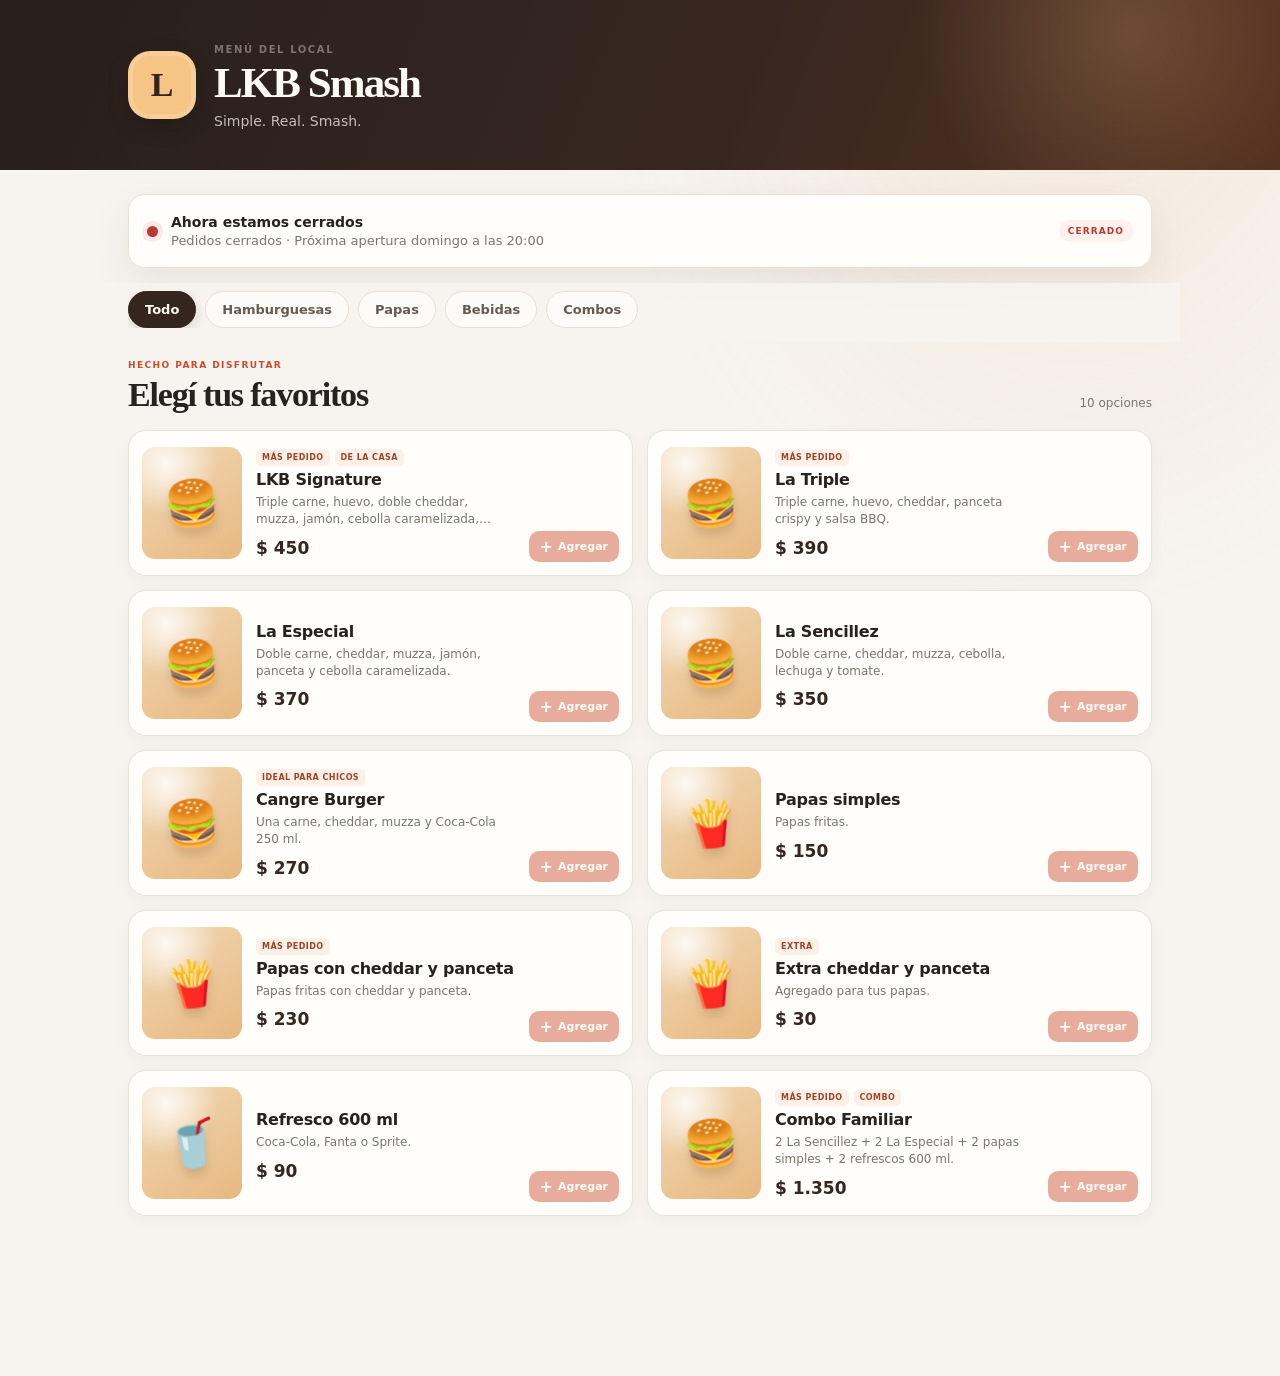
==== index.html @ b6636d9a "primer commit" ====
<!DOCTYPE html>
<html lang="es">
<head>
  <meta charset="UTF-8">
  <meta name="viewport" content="width=device-width, initial-scale=1.0">
  <meta name="description" content="Explorá el menú, elegí tus favoritos y hacé tu pedido por WhatsApp.">
  <meta name="theme-color" content="#f7f4ef">
  <title>Menú digital · LKB Smash</title>
  <link rel="stylesheet" href="./css/styles.css">
</head>
<body>
  <div id="app">
    <header id="restaurant-header" aria-label="Información del local"></header>

    <main class="page-shell">
      <section id="restaurant-status" aria-live="polite"></section>
      <section id="categories"></section>
      <section id="menu" aria-label="Menú del local"></section>
    </main>

    <div id="cart-bar" class="cart-bar hidden"></div>
    <div id="cart-drawer" class="drawer hidden" aria-hidden="true"></div>
    <div id="product-modal" class="modal hidden" aria-hidden="true"></div>
  </div>

  <script type="module" src="./js/app.js"></script>
</body>
</html>
---- css/styles.css ----
/* Estilos base y componentes del menú digital. */

:root {
  font-family: Inter, system-ui, -apple-system, BlinkMacSystemFont, "Segoe UI", sans-serif;
  color: #171717;
  background: #f5f5f5;
  --surface: #ffffff;
  --border: #e5e5e5;
  --muted: #707070;
  --accent: #111111;
  --success: #178447;
  --danger: #c93636;
}

* {
  box-sizing: border-box;
}

body {
  margin: 0;
  background: #f5f5f5;
}

button,
input,
textarea {
  font: inherit;
}

button {
  cursor: pointer;
}

button:disabled {
  cursor: not-allowed;
  opacity: .45;
}

#app {
  min-height: 100vh;
}

.header-inner,
main {
  width: min(760px, 100%);
  margin: 0 auto;
  padding-inline: 16px;
}

header {
  background: var(--surface);
  border-bottom: 1px solid var(--border);
}

.header-inner {
  padding-block: 20px;
}

.header-inner strong,
.header-inner span {
  display: block;
}

.header-inner strong {
  font-size: 24px;
}

.header-inner span {
  color: var(--muted);
  margin-top: 3px;
}

.status {
  display: flex;
  gap: 10px;
  align-items: center;
  margin-block: 16px;
  padding: 12px;
  border-radius: 12px;
  background: var(--surface);
  border: 1px solid var(--border);
}

.status-dot {
  width: 10px;
  height: 10px;
  border-radius: 50%;
  background: var(--danger);
}

.status.is-open .status-dot {
  background: var(--success);
}

.status p {
  margin: 3px 0 0;
  color: var(--muted);
  font-size: 14px;
}

.categories {
  display: flex;
  gap: 8px;
  overflow-x: auto;
  padding-block: 4px 16px;
}

.categories button {
  border: 1px solid var(--border);
  background: var(--surface);
  border-radius: 999px;
  padding: 9px 15px;
  white-space: nowrap;
}

.categories button.active {
  background: var(--accent);
  color: white;
  border-color: var(--accent);
}

.menu-list {
  display: grid;
  gap: 10px;
  padding-bottom: 110px;
}

.product-card {
  background: var(--surface);
  border: 1px solid var(--border);
  border-radius: 14px;
  padding: 16px;
  display: flex;
  justify-content: space-between;
  gap: 16px;
}

.product-info {
  min-width: 0;
}

.product-info h2 {
  margin: 5px 0;
  font-size: 18px;
}

.product-info p {
  margin: 0 0 10px;
  color: var(--muted);
  font-size: 14px;
  line-height: 1.4;
}

.product-info strong {
  font-size: 17px;
}

.tags {
  display: flex;
  gap: 5px;
}

.tags span {
  font-size: 11px;
  padding: 3px 7px;
  border-radius: 999px;
  background: #eee;
}

.add-button,
.primary-button {
  border: 0;
  background: var(--accent);
  color: white;
  border-radius: 9px;
  padding: 9px 13px;
  align-self: end;
  white-space: nowrap;
}

.primary-button {
  width: 100%;
  padding: 13px;
  margin-top: 15px;
}

.cart-bar {
  position: fixed;
  left: 50%;
  bottom: 14px;
  transform: translateX(-50%);
  width: min(728px, calc(100% - 28px));
  z-index: 20;
}

.cart-bar button {
  width: 100%;
  border: 0;
  border-radius: 14px;
  background: var(--accent);
  color: white;
  padding: 15px;
  display: flex;
  align-items: center;
  justify-content: space-between;
  gap: 10px;
}

.drawer,
.modal {
  position: fixed;
  inset: 0;
  z-index: 50;
}

.drawer-backdrop,
.modal-backdrop {
  position: absolute;
  inset: 0;
  background: rgba(0, 0, 0, .45);
}

.drawer-content {
  position: absolute;
  right: 0;
  top: 0;
  height: 100%;
  width: min(480px, 100%);
  background: var(--surface);
  padding: 24px 18px;
  overflow-y: auto;
}

.modal-content {
  position: relative;
  width: min(520px, calc(100% - 28px));
  max-height: 90vh;
  overflow-y: auto;
  margin: 5vh auto;
  background: var(--surface);
  border-radius: 16px;
  padding: 22px;
}

.modal-close {
  border: 0;
  background: transparent;
  font-size: 26px;
  float: right;
}

fieldset {
  border: 1px solid var(--border);
  border-radius: 10px;
  margin-top: 16px;
  padding: 12px;
}

fieldset label {
  display: block;
  padding: 8px 0;
}

.cart-item {
  border-bottom: 1px solid var(--border);
  padding: 14px 0;
}

.cart-item > div:first-child {
  display: grid;
  gap: 4px;
}

.cart-item small,
.cart-item span {
  color: var(--muted);
}

.quantity {
  display: flex;
  align-items: center;
  gap: 10px;
  margin-top: 10px;
}

.quantity button {
  width: 30px;
  height: 30px;
  border: 1px solid var(--border);
  background: white;
  border-radius: 7px;
}

.remove {
  border: 0;
  background: transparent;
  color: var(--danger);
  padding: 5px 0;
  margin-top: 5px;
}

.cart-total {
  display: flex;
  justify-content: space-between;
  font-size: 19px;
  padding-block: 18px;
}

#order-extra-fields {
  display: grid;
  gap: 12px;
}

#order-extra-fields label {
  display: grid;
  gap: 5px;
}

#order-extra-fields input,
#order-extra-fields textarea {
  width: 100%;
  border: 1px solid var(--border);
  border-radius: 8px;
  padding: 10px;
}

#order-extra-fields textarea {
  min-height: 80px;
  resize: vertical;
}

.helper {
  color: var(--muted);
}

.hidden {
  display: none !important;
}

/* Brand and layout */
:root {
  color-scheme: light;
  font-family: Inter, ui-sans-serif, system-ui, -apple-system, BlinkMacSystemFont, "Segoe UI", sans-serif;
  color: #25221f;
  background: #f7f4ef;
  --surface: #fffefa;
  --surface-soft: #f0ebe3;
  --border: #e9e2d8;
  --muted: #7b756d;
  --accent: #c94b2b;
  --accent-dark: #a5361b;
  --success: #2e7b4f;
  --danger: #b83a32;
  --shadow-soft: 0 16px 40px rgba(53, 38, 25, .08);
}

html {
  scroll-behavior: smooth;
}

body {
  min-width: 320px;
  background:
    radial-gradient(ellipse at 84% 0%, rgba(221, 151, 94, .13), transparent 30rem),
    #f7f4ef;
  color: #25221f;
}

button,
input,
textarea {
  font: inherit;
}

button {
  transition: background-color .18s ease, border-color .18s ease, color .18s ease, transform .18s ease, box-shadow .18s ease;
}

button:focus-visible,
input:focus-visible,
textarea:focus-visible {
  outline: 3px solid rgba(201, 75, 43, .3);
  outline-offset: 3px;
}

#app {
  min-height: 100vh;
}

header {
  overflow: hidden;
  color: #fffaf4;
  background:
    radial-gradient(circle at 88% 18%, rgba(255, 199, 137, .2), transparent 13rem),
    linear-gradient(112deg, #261f1c 0%, #382720 58%, #53301f 100%);
  border: 0;
}

.header-inner,
main {
  width: min(1080px, 100%);
  margin-inline: auto;
  padding-inline: 28px;
}

.header-inner {
  display: flex;
  align-items: center;
  gap: 18px;
  min-height: 170px;
  padding-block: 32px;
}

.brand-mark {
  display: grid;
  flex: 0 0 68px;
  width: 68px;
  height: 68px;
  place-items: center;
  color: #35251d;
  background: #f6c484;
  border: 5px solid rgba(255, 250, 244, .16);
  border-radius: 22px;
  box-shadow: 0 8px 22px rgba(0, 0, 0, .16);
  font-family: Georgia, serif;
  font-size: 34px;
  font-weight: 800;
}

.brand-copy {
  min-width: 0;
}

.brand-eyebrow,
.section-eyebrow {
  display: block;
  font-size: 10px;
  font-weight: 800;
  letter-spacing: .16em;
}

.brand-eyebrow {
  margin-bottom: 5px;
  color: #e7bb8b;
}

.brand-copy h1 {
  margin: 0;
  font-family: Georgia, "Times New Roman", serif;
  font-size: clamp(30px, 5vw, 43px);
  letter-spacing: -.045em;
  line-height: 1.05;
}

.brand-copy p {
  margin: 7px 0 0;
  color: rgba(255, 250, 244, .72);
  font-size: 14px;
}

main {
  padding-bottom: 48px;
}

/* Opening status and category navigation */
.status {
  position: relative;
  display: flex;
  align-items: center;
  gap: 13px;
  min-height: 74px;
  margin: 24px 0 15px;
  padding: 15px 18px;
  background: var(--surface);
  border: 1px solid var(--border);
  border-radius: 16px;
  box-shadow: var(--shadow-soft);
}

.status-dot {
  position: relative;
  flex: 0 0 11px;
  width: 11px;
  height: 11px;
  background: var(--danger);
  border-radius: 50%;
  box-shadow: 0 0 0 5px rgba(184, 58, 50, .1);
}

.status.is-open .status-dot {
  background: var(--success);
  box-shadow: 0 0 0 5px rgba(46, 123, 79, .1);
}

.status strong {
  display: block;
  font-size: 14px;
  font-weight: 750;
}

.status p {
  margin: 3px 0 0;
  color: var(--muted);
  font-size: 13px;
}

.status-note {
  margin-left: auto;
  padding: 6px 9px;
  color: var(--danger);
  background: #fff1ed;
  border-radius: 999px;
  font-size: 9px;
  font-weight: 850;
  letter-spacing: .12em;
}

.status.is-open .status-note {
  color: var(--success);
  background: #edf7ef;
}

#categories {
  position: sticky;
  top: 0;
  z-index: 10;
  margin-inline: -28px;
  padding: 8px 28px 14px;
  background: rgba(247, 244, 239, .92);
  backdrop-filter: blur(14px);
}

.categories {
  gap: 9px;
  padding: 0;
  scrollbar-width: none;
}

.categories::-webkit-scrollbar {
  display: none;
}

.categories button {
  padding: 10px 16px;
  color: #635c54;
  background: rgba(255, 254, 250, .74);
  border: 1px solid #e7dfd4;
  border-radius: 999px;
  font-size: 13px;
  font-weight: 650;
}

.categories button:hover {
  color: var(--accent-dark);
  border-color: #d7a18d;
}

.categories button.active {
  color: #fffaf4;
  background: #34251f;
  border-color: #34251f;
  box-shadow: 0 5px 12px rgba(52, 37, 31, .15);
}

/* Menu and product cards */
.menu-heading {
  display: flex;
  align-items: end;
  justify-content: space-between;
  gap: 16px;
  padding: 18px 0 17px;
}

.section-eyebrow {
  color: var(--accent);
  font-size: 9px;
}

.menu-heading h2 {
  margin: 6px 0 0;
  font-family: Georgia, "Times New Roman", serif;
  font-size: clamp(26px, 4vw, 34px);
  letter-spacing: -.035em;
  line-height: 1.1;
}

.menu-count {
  padding-bottom: 3px;
  color: var(--muted);
  font-size: 12px;
  white-space: nowrap;
}

.menu-list {
  display: grid;
  grid-template-columns: repeat(2, minmax(0, 1fr));
  gap: 14px;
  padding-bottom: 112px;
}

.product-card {
  position: relative;
  display: grid;
  grid-template-columns: 100px minmax(0, 1fr) auto;
  align-items: center;
  gap: 14px;
  min-height: 146px;
  padding: 13px;
  overflow: hidden;
  background: var(--surface);
  border: 1px solid var(--border);
  border-radius: 18px;
  box-shadow: 0 5px 17px rgba(53, 38, 25, .035);
}

.product-card:hover {
  border-color: #dcc5ae;
  box-shadow: 0 12px 25px rgba(53, 38, 25, .08);
  transform: translateY(-2px);
}

.product-visual {
  display: grid;
  width: 100px;
  height: 112px;
  overflow: hidden;
  place-items: center;
  background:
    radial-gradient(circle at 25% 15%, rgba(255, 255, 255, .85), transparent 42%),
    linear-gradient(145deg, #f2d9b7, #e7b880);
  border-radius: 13px;
}

.product-visual span {
  filter: drop-shadow(0 7px 5px rgba(74, 42, 20, .16));
  font-size: 45px;
  transform: rotate(-7deg);
}

.product-visual img {
  width: 100%;
  height: 100%;
  object-fit: cover;
}

.product-info {
  min-width: 0;
}

.tags {
  gap: 5px;
  min-height: 17px;
}

.tags span {
  padding: 4px 6px;
  color: #9b442c;
  background: #fff0e7;
  border-radius: 5px;
  font-size: 8px;
  font-weight: 800;
  letter-spacing: .055em;
}

.product-info h2 {
  margin: 4px 0 5px;
  overflow: hidden;
  font-size: 16px;
  font-weight: 750;
  letter-spacing: -.015em;
  text-overflow: ellipsis;
}

.product-info p {
  display: -webkit-box;
  margin: 0 0 9px;
  overflow: hidden;
  color: var(--muted);
  font-size: 12px;
  line-height: 1.45;
  -webkit-box-orient: vertical;
  -webkit-line-clamp: 2;
}

.product-price {
  color: #352720;
  font-size: 16px;
  font-weight: 800;
}

.add-button,
.primary-button {
  border: 0;
  background: var(--accent);
  color: #fffaf4;
  border-radius: 10px;
  font-weight: 750;
}

.add-button {
  display: inline-flex;
  align-items: center;
  gap: 5px;
  align-self: end;
  padding: 9px 11px;
  font-size: 11px;
  white-space: nowrap;
}

.add-button span:first-child {
  font-size: 16px;
  line-height: 12px;
}

.add-button:not(:disabled):hover,
.primary-button:not(:disabled):hover {
  background: var(--accent-dark);
  box-shadow: 0 6px 14px rgba(169, 54, 27, .2);
  transform: translateY(-1px);
}

/* Cart, product configuration and order forms */
.cart-bar {
  bottom: max(16px, env(safe-area-inset-bottom));
  width: min(700px, calc(100% - 32px));
}

.cart-bar button {
  min-height: 60px;
  padding: 12px 18px;
  background: #30231e;
  border: 1px solid rgba(255, 255, 255, .1);
  border-radius: 17px;
  box-shadow: 0 14px 35px rgba(35, 25, 20, .28);
  font-size: 13px;
}

.cart-bar button strong {
  margin-left: auto;
  color: #f6c484;
  font-size: 16px;
}

.cart-bar button span:last-child {
  padding-left: 14px;
  border-left: 1px solid rgba(255, 255, 255, .2);
  font-weight: 700;
}

.drawer-backdrop,
.modal-backdrop {
  background: rgba(31, 24, 21, .55);
  backdrop-filter: blur(3px);
}

.drawer-content {
  width: min(480px, 100%);
  padding: max(26px, env(safe-area-inset-top)) 24px max(24px, env(safe-area-inset-bottom));
  background: #fffefa;
  box-shadow: -20px 0 60px rgba(31, 24, 21, .16);
}

.drawer-content h2,
.modal-content h2 {
  margin: 12px 0 8px;
  font-family: Georgia, "Times New Roman", serif;
  font-size: 29px;
  letter-spacing: -.03em;
}

.modal-content {
  padding: 25px;
  background: #fffefa;
  border: 1px solid rgba(255, 255, 255, .7);
  border-radius: 20px;
  box-shadow: 0 24px 75px rgba(31, 24, 21, .22);
}

.modal-content > p {
  color: var(--muted);
  line-height: 1.55;
}

.modal-close {
  width: 38px;
  height: 38px;
  color: #655b53;
  background: #f4eee7;
  border: 0;
  border-radius: 50%;
  font-size: 23px;
  line-height: 1;
}

fieldset {
  border-color: var(--border);
  border-radius: 12px;
}

fieldset legend {
  padding-inline: 5px;
  font-size: 13px;
  font-weight: 750;
}

fieldset label {
  color: #514a43;
  font-size: 13px;
}

input[type="radio"],
input[type="checkbox"] {
  accent-color: var(--accent);
}

.primary-button {
  min-height: 48px;
  padding: 13px 16px;
  font-size: 14px;
}

.cart-item {
  padding: 16px 0;
  border-color: var(--border);
}

.cart-item strong {
  font-size: 14px;
}

.cart-item small,
.cart-item span {
  color: var(--muted);
  font-size: 12px;
}

.quantity {
  gap: 10px;
}

.quantity button {
  width: 34px;
  height: 34px;
  color: #382820;
  background: #f6f0e9;
  border: 1px solid #e9dfd4;
  border-radius: 10px;
  font-weight: 750;
}

.remove {
  color: var(--danger);
  font-size: 12px;
}

.cart-total {
  border-top: 1px solid var(--border);
  font-size: 17px;
}

.cart-total strong {
  font-size: 21px;
}

#order-extra-fields {
  gap: 14px;
}

#order-extra-fields label {
  color: #514a43;
  font-size: 13px;
  font-weight: 650;
}

#order-extra-fields input,
#order-extra-fields textarea {
  padding: 12px;
  color: #25221f;
  background: #fff;
  border-color: #e5ddd3;
  border-radius: 10px;
  font-size: 14px;
}

#order-extra-fields textarea {
  min-height: 88px;
}

.helper {
  color: var(--muted);
  font-size: 13px;
}

@media (max-width: 760px) {
  .menu-list {
    grid-template-columns: 1fr;
  }
}

@media (max-width: 560px) {
  .header-inner,
  main {
    padding-inline: 18px;
  }

  .header-inner {
    min-height: 138px;
    gap: 13px;
    padding-block: 23px;
  }

  .brand-mark {
    flex-basis: 56px;
    width: 56px;
    height: 56px;
    border-radius: 18px;
    font-size: 28px;
  }

  .brand-copy h1 {
    font-size: 32px;
  }

  .brand-copy p {
    font-size: 12px;
  }

  .status {
    margin-top: 17px;
    padding: 13px;
  }

  .status p {
    max-width: 230px;
    font-size: 11px;
  }

  .status-note {
    padding: 5px 7px;
    font-size: 8px;
  }

  #categories {
    margin-inline: -18px;
    padding: 8px 18px 12px;
  }

  .categories {
    gap: 7px;
  }

  .categories button {
    padding: 9px 13px;
    font-size: 12px;
  }

  .menu-heading {
    padding-top: 15px;
  }

  .menu-heading h2 {
    font-size: 27px;
  }

  .product-card {
    grid-template-columns: 78px minmax(0, 1fr) 36px;
    gap: 11px;
    min-height: 120px;
    padding: 10px;
    border-radius: 15px;
  }

  .product-visual {
    width: 78px;
    height: 94px;
    border-radius: 11px;
  }

  .product-visual span {
    font-size: 35px;
  }

  .product-info h2 {
    font-size: 14px;
  }

  .product-info p {
    margin-bottom: 6px;
    font-size: 11px;
  }

  .product-price {
    font-size: 14px;
  }

  .add-button {
    width: 36px;
    height: 36px;
    align-self: center;
    justify-content: center;
    padding: 0;
    border-radius: 12px;
  }

  .add-button span:first-child {
    font-size: 21px;
    line-height: 1;
  }

  .add-button span:last-child {
    display: none;
  }

  .modal-content {
    margin-top: 4vh;
    padding: 21px;
  }
}

@media (prefers-reduced-motion: reduce) {
  html {
    scroll-behavior: auto;
  }

  *,
  *::before,
  *::after {
    transition-duration: .01ms !important;
    animation-duration: .01ms !important;
    animation-iteration-count: 1 !important;
  }
}
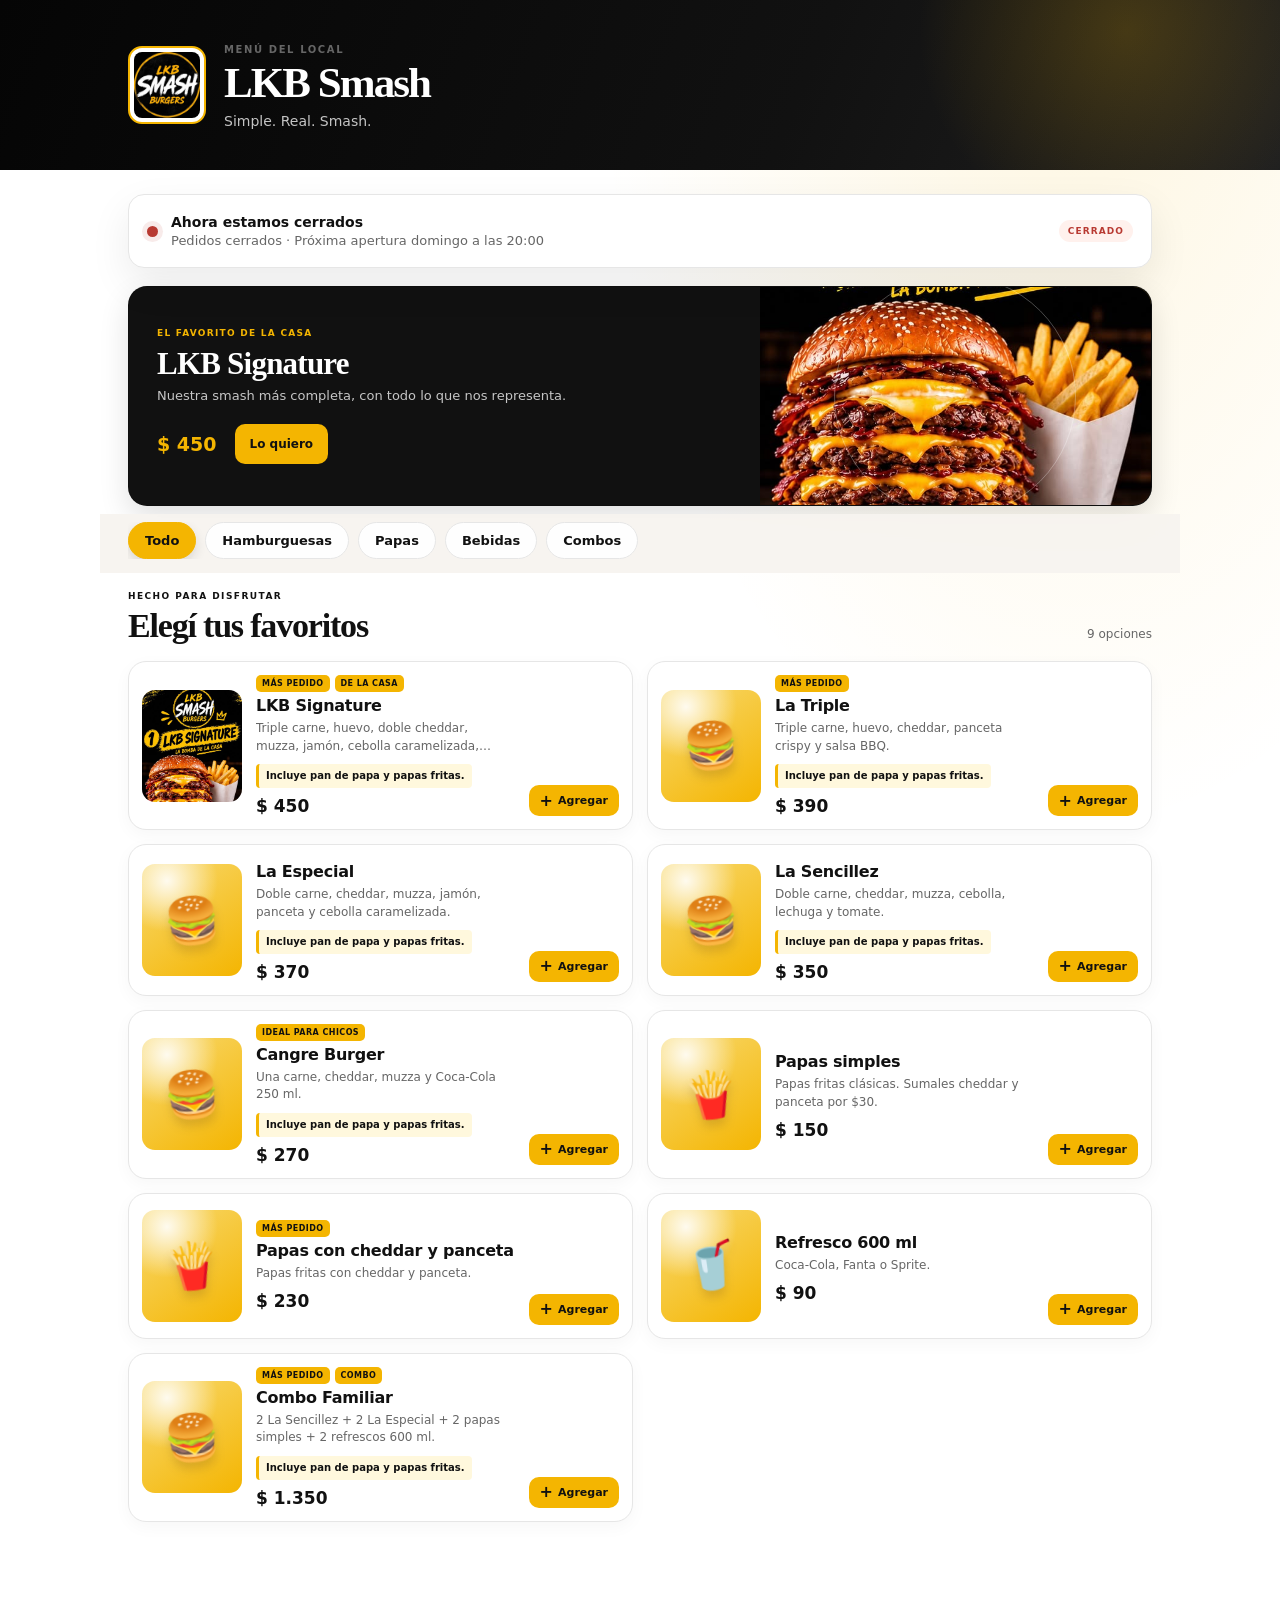
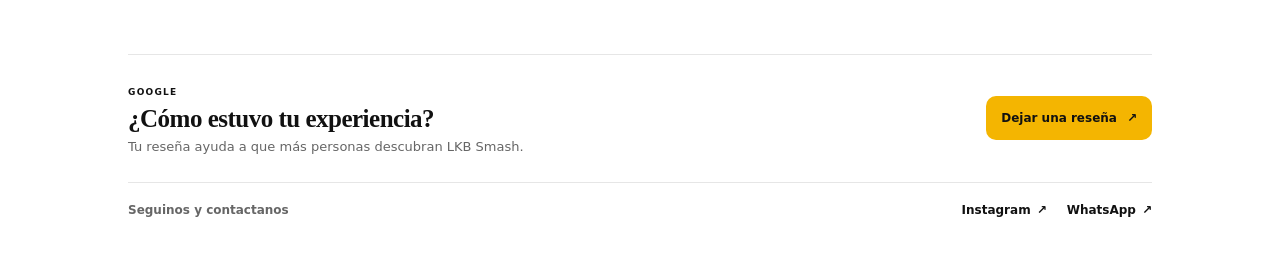
==== commit f2f2f593: "Personalizacion, pedidos por whasapp, redes visibles" ====
--- a/index.html
+++ b/index.html
@@ -4,7 +4,7 @@
   <meta charset="UTF-8">
   <meta name="viewport" content="width=device-width, initial-scale=1.0">
   <meta name="description" content="Explorá el menú, elegí tus favoritos y hacé tu pedido por WhatsApp.">
-  <meta name="theme-color" content="#f7f4ef">
+  <meta name="theme-color" content="#f4b501">
   <title>Menú digital · LKB Smash</title>
   <link rel="stylesheet" href="./css/styles.css">
 </head>
@@ -14,8 +14,11 @@
 
     <main class="page-shell">
       <section id="restaurant-status" aria-live="polite"></section>
+      <section id="featured-product" aria-label="Producto destacado"></section>
       <section id="categories"></section>
       <section id="menu" aria-label="Menú del local"></section>
+      <section id="google-reviews" aria-label="Dejá una reseña en Google"></section>
+      <section id="social-links" aria-label="Redes sociales y contacto"></section>
     </main>
 
     <div id="cart-bar" class="cart-bar hidden"></div>
--- a/css/styles.css
+++ b/css/styles.css
@@ -2,12 +2,12 @@
 
 :root {
   font-family: Inter, system-ui, -apple-system, BlinkMacSystemFont, "Segoe UI", sans-serif;
-  color: #171717;
-  background: #f5f5f5;
+  color: #111111;
+  background: #ffffff;
   --surface: #ffffff;
-  --border: #e5e5e5;
-  --muted: #707070;
-  --accent: #111111;
+  --border: #e6e6e6;
+  --muted: #666666;
+  --accent: #f4b501;
   --success: #178447;
   --danger: #c93636;
 }
@@ -18,7 +18,7 @@
 
 body {
   margin: 0;
-  background: #f5f5f5;
+  background: #ffffff;
 }
 
 button,
@@ -341,17 +341,17 @@
 :root {
   color-scheme: light;
   font-family: Inter, ui-sans-serif, system-ui, -apple-system, BlinkMacSystemFont, "Segoe UI", sans-serif;
-  color: #25221f;
-  background: #f7f4ef;
-  --surface: #fffefa;
-  --surface-soft: #f0ebe3;
-  --border: #e9e2d8;
-  --muted: #7b756d;
-  --accent: #c94b2b;
-  --accent-dark: #a5361b;
+  color: #111111;
+  background: #ffffff;
+  --surface: #ffffff;
+  --surface-soft: #fff8dd;
+  --border: #e6e6e6;
+  --muted: #666666;
+  --accent: #f4b501;
+  --accent-dark: #111111;
   --success: #2e7b4f;
   --danger: #b83a32;
-  --shadow-soft: 0 16px 40px rgba(53, 38, 25, .08);
+  --shadow-soft: 0 16px 40px rgba(0, 0, 0, .08);
 }
 
 html {
@@ -361,9 +361,9 @@
 body {
   min-width: 320px;
   background:
-    radial-gradient(ellipse at 84% 0%, rgba(221, 151, 94, .13), transparent 30rem),
-    #f7f4ef;
-  color: #25221f;
+    radial-gradient(ellipse at 84% 0%, rgba(244, 181, 1, .12), transparent 30rem),
+    #ffffff;
+  color: #111111;
 }
 
 button,
@@ -379,7 +379,7 @@
 button:focus-visible,
 input:focus-visible,
 textarea:focus-visible {
-  outline: 3px solid rgba(201, 75, 43, .3);
+  outline: 3px solid rgba(244, 181, 1, .48);
   outline-offset: 3px;
 }
 
@@ -389,10 +389,10 @@
 
 header {
   overflow: hidden;
-  color: #fffaf4;
+  color: #ffffff;
   background:
-    radial-gradient(circle at 88% 18%, rgba(255, 199, 137, .2), transparent 13rem),
-    linear-gradient(112deg, #261f1c 0%, #382720 58%, #53301f 100%);
+    radial-gradient(circle at 88% 18%, rgba(244, 181, 1, .2), transparent 13rem),
+    linear-gradient(112deg, #050505 0%, #111111 62%, #202020 100%);
   border: 0;
 }
 
@@ -417,14 +417,26 @@
   width: 68px;
   height: 68px;
   place-items: center;
-  color: #35251d;
-  background: #f6c484;
-  border: 5px solid rgba(255, 250, 244, .16);
-  border-radius: 22px;
+  color: #111111;
+  background: var(--accent);
+  border: 4px solid rgba(255, 255, 255, .2);
+  border-radius: 14px;
   box-shadow: 0 8px 22px rgba(0, 0, 0, .16);
   font-family: Georgia, serif;
   font-size: 34px;
   font-weight: 800;
+}
+
+.brand-logo {
+  display: block;
+  flex: 0 0 78px;
+  width: 78px;
+  height: 78px;
+  padding: 4px;
+  object-fit: contain;
+  background: #ffffff;
+  border: 2px solid var(--accent);
+  border-radius: 14px;
 }
 
 .brand-copy {
@@ -441,7 +453,7 @@
 
 .brand-eyebrow {
   margin-bottom: 5px;
-  color: #e7bb8b;
+  color: var(--accent);
 }
 
 .brand-copy h1 {
@@ -454,7 +466,7 @@
 
 .brand-copy p {
   margin: 7px 0 0;
-  color: rgba(255, 250, 244, .72);
+  color: rgba(255, 255, 255, .76);
   font-size: 14px;
 }
 
@@ -520,6 +532,219 @@
   background: #edf7ef;
 }
 
+#featured-product:not(.hidden) {
+  margin: 18px 0 8px;
+}
+
+.featured-banner {
+  display: grid;
+  grid-template-columns: minmax(0, 1fr) minmax(210px, .62fr);
+  min-height: 218px;
+  overflow: hidden;
+  color: #ffffff;
+  background: #111111;
+  border: 1px solid rgba(0, 0, 0, .18);
+  border-radius: 19px;
+  box-shadow: 0 12px 30px rgba(0, 0, 0, .12);
+}
+
+.featured-copy {
+  display: flex;
+  flex-direction: column;
+  align-items: flex-start;
+  justify-content: center;
+  padding: 24px 28px;
+}
+
+.featured-eyebrow {
+  color: var(--accent);
+  font-size: 9px;
+  font-weight: 850;
+  letter-spacing: .14em;
+}
+
+.featured-copy h2 {
+  margin: 9px 0 6px;
+  font-family: Georgia, "Times New Roman", serif;
+  font-size: 31px;
+  letter-spacing: -.025em;
+  line-height: 1.08;
+}
+
+.featured-copy p {
+  max-width: 440px;
+  margin: 0;
+  color: rgba(255, 255, 255, .76);
+  font-size: 13px;
+  line-height: 1.5;
+}
+
+.featured-actions {
+  display: flex;
+  align-items: center;
+  gap: 18px;
+  margin-top: 18px;
+}
+
+.featured-price {
+  color: var(--accent);
+  font-size: 19px;
+  font-weight: 800;
+}
+
+.featured-button {
+  min-height: 40px;
+  padding: 9px 15px;
+  color: #111111;
+  background: var(--accent);
+  border: 0;
+  border-radius: 10px;
+  font-size: 12px;
+  font-weight: 800;
+}
+
+.featured-button:not(:disabled):hover {
+  background: #ffffff;
+  box-shadow: 0 5px 14px rgba(0, 0, 0, .17);
+  transform: translateY(-1px);
+}
+
+.featured-visual {
+  position: relative;
+  display: grid;
+  min-height: 218px;
+  overflow: hidden;
+  place-items: center;
+  background:
+    radial-gradient(circle at 54% 45%, rgba(244, 181, 1, .36), transparent 44%),
+    linear-gradient(135deg, #f4b501, #111111);
+}
+
+.featured-visual::before,
+.featured-visual::after {
+  position: absolute;
+  width: 190px;
+  height: 190px;
+  border: 1px solid rgba(255, 255, 255, .28);
+  border-radius: 50%;
+  content: "";
+}
+
+.featured-visual::after {
+  width: 240px;
+  height: 240px;
+}
+
+.featured-visual span {
+  z-index: 1;
+  filter: drop-shadow(0 13px 10px rgba(55, 28, 15, .25));
+  font-size: 92px;
+  transform: rotate(-8deg);
+}
+
+.featured-visual img {
+  position: absolute;
+  width: 100%;
+  height: 100%;
+  object-fit: cover;
+}
+
+#google-reviews {
+  margin-top: 20px;
+}
+
+.review-invite {
+  display: flex;
+  align-items: center;
+  justify-content: space-between;
+  gap: 24px;
+  padding: 25px 0;
+  border-block: 1px solid var(--border);
+}
+
+.review-copy {
+  min-width: 0;
+}
+
+.review-eyebrow {
+  color: #111111;
+  font-size: 9px;
+  font-weight: 850;
+  letter-spacing: .14em;
+}
+
+.review-copy h2 {
+  margin: 6px 0 4px;
+  font-family: Georgia, "Times New Roman", serif;
+  font-size: 25px;
+  letter-spacing: -.02em;
+  line-height: 1.15;
+}
+
+.review-copy p {
+  margin: 0;
+  color: var(--muted);
+  font-size: 13px;
+  line-height: 1.5;
+}
+
+.review-link {
+  display: inline-flex;
+  flex: 0 0 auto;
+  align-items: center;
+  gap: 10px;
+  min-height: 44px;
+  padding: 11px 15px;
+  color: #111111;
+  background: var(--accent);
+  border-radius: 10px;
+  font-size: 12px;
+  font-weight: 750;
+  text-decoration: none;
+}
+
+.review-link:hover {
+  color: #ffffff;
+  background: #111111;
+}
+
+#social-links:not(.hidden) {
+  display: flex;
+  align-items: center;
+  justify-content: space-between;
+  gap: 20px;
+  padding: 20px 0 8px;
+}
+
+.social-heading {
+  color: var(--muted);
+  font-size: 12px;
+  font-weight: 650;
+}
+
+.social-links-list {
+  display: flex;
+  flex-wrap: wrap;
+  gap: 20px;
+}
+
+.social-link {
+  display: inline-flex;
+  align-items: center;
+  gap: 6px;
+  color: #111111;
+  font-size: 12px;
+  font-weight: 750;
+  text-decoration-color: transparent;
+  text-underline-offset: 4px;
+  transition: color .18s ease, text-decoration-color .18s ease;
+}
+
+.social-link:hover {
+  color: var(--accent-dark);
+  text-decoration-color: currentColor;
+}
+
 #categories {
   position: sticky;
   top: 0;
@@ -542,9 +767,9 @@
 
 .categories button {
   padding: 10px 16px;
-  color: #635c54;
-  background: rgba(255, 254, 250, .74);
-  border: 1px solid #e7dfd4;
+  color: #111111;
+  background: rgba(255, 255, 255, .88);
+  border: 1px solid #e6e6e6;
   border-radius: 999px;
   font-size: 13px;
   font-weight: 650;
@@ -552,14 +777,14 @@
 
 .categories button:hover {
   color: var(--accent-dark);
-  border-color: #d7a18d;
+  border-color: var(--accent);
 }
 
 .categories button.active {
-  color: #fffaf4;
-  background: #34251f;
-  border-color: #34251f;
-  box-shadow: 0 5px 12px rgba(52, 37, 31, .15);
+  color: #111111;
+  background: var(--accent);
+  border-color: var(--accent);
+  box-shadow: 0 5px 12px rgba(0, 0, 0, .12);
 }
 
 /* Menu and product cards */
@@ -572,7 +797,7 @@
 }
 
 .section-eyebrow {
-  color: var(--accent);
+  color: #111111;
   font-size: 9px;
 }
 
@@ -610,12 +835,12 @@
   background: var(--surface);
   border: 1px solid var(--border);
   border-radius: 18px;
-  box-shadow: 0 5px 17px rgba(53, 38, 25, .035);
+  box-shadow: 0 5px 17px rgba(0, 0, 0, .035);
 }
 
 .product-card:hover {
-  border-color: #dcc5ae;
-  box-shadow: 0 12px 25px rgba(53, 38, 25, .08);
+  border-color: var(--accent);
+  box-shadow: 0 12px 25px rgba(0, 0, 0, .08);
   transform: translateY(-2px);
 }
 
@@ -626,8 +851,8 @@
   overflow: hidden;
   place-items: center;
   background:
-    radial-gradient(circle at 25% 15%, rgba(255, 255, 255, .85), transparent 42%),
-    linear-gradient(145deg, #f2d9b7, #e7b880);
+    radial-gradient(circle at 25% 15%, rgba(255, 255, 255, .9), transparent 42%),
+    linear-gradient(145deg, #f8d96f, #f4b501);
   border-radius: 13px;
 }
 
@@ -654,8 +879,8 @@
 
 .tags span {
   padding: 4px 6px;
-  color: #9b442c;
-  background: #fff0e7;
+  color: #111111;
+  background: var(--accent);
   border-radius: 5px;
   font-size: 8px;
   font-weight: 800;
@@ -682,8 +907,21 @@
   -webkit-line-clamp: 2;
 }
 
+.product-includes {
+  display: inline-block;
+  margin: 0 0 8px;
+  padding: 5px 7px;
+  color: #111111;
+  background: var(--surface-soft);
+  border-left: 3px solid var(--accent);
+  border-radius: 4px;
+  font-size: 10px;
+  font-weight: 700;
+  line-height: 1.4;
+}
+
 .product-price {
-  color: #352720;
+  color: #111111;
   font-size: 16px;
   font-weight: 800;
 }
@@ -692,7 +930,7 @@
 .primary-button {
   border: 0;
   background: var(--accent);
-  color: #fffaf4;
+  color: #111111;
   border-radius: 10px;
   font-weight: 750;
 }
@@ -715,6 +953,7 @@
 .add-button:not(:disabled):hover,
 .primary-button:not(:disabled):hover {
   background: var(--accent-dark);
+  color: #ffffff;
   box-shadow: 0 6px 14px rgba(169, 54, 27, .2);
   transform: translateY(-1px);
 }
@@ -728,7 +967,7 @@
 .cart-bar button {
   min-height: 60px;
   padding: 12px 18px;
-  background: #30231e;
+  background: #111111;
   border: 1px solid rgba(255, 255, 255, .1);
   border-radius: 17px;
   box-shadow: 0 14px 35px rgba(35, 25, 20, .28);
@@ -737,7 +976,7 @@
 
 .cart-bar button strong {
   margin-left: auto;
-  color: #f6c484;
+  color: var(--accent);
   font-size: 16px;
 }
 
@@ -749,15 +988,15 @@
 
 .drawer-backdrop,
 .modal-backdrop {
-  background: rgba(31, 24, 21, .55);
+  background: rgba(0, 0, 0, .55);
   backdrop-filter: blur(3px);
 }
 
 .drawer-content {
   width: min(480px, 100%);
   padding: max(26px, env(safe-area-inset-top)) 24px max(24px, env(safe-area-inset-bottom));
-  background: #fffefa;
-  box-shadow: -20px 0 60px rgba(31, 24, 21, .16);
+  background: #ffffff;
+  box-shadow: -20px 0 60px rgba(0, 0, 0, .16);
 }
 
 .drawer-content h2,
@@ -770,10 +1009,10 @@
 
 .modal-content {
   padding: 25px;
-  background: #fffefa;
+  background: #ffffff;
   border: 1px solid rgba(255, 255, 255, .7);
   border-radius: 20px;
-  box-shadow: 0 24px 75px rgba(31, 24, 21, .22);
+  box-shadow: 0 24px 75px rgba(0, 0, 0, .22);
 }
 
 .modal-content > p {
@@ -784,8 +1023,8 @@
 .modal-close {
   width: 38px;
   height: 38px;
-  color: #655b53;
-  background: #f4eee7;
+  color: #111111;
+  background: var(--surface-soft);
   border: 0;
   border-radius: 50%;
   font-size: 23px;
@@ -841,9 +1080,9 @@
 .quantity button {
   width: 34px;
   height: 34px;
-  color: #382820;
-  background: #f6f0e9;
-  border: 1px solid #e9dfd4;
+  color: #111111;
+  background: var(--surface-soft);
+  border: 1px solid var(--border);
   border-radius: 10px;
   font-weight: 750;
 }
@@ -917,6 +1156,12 @@
     font-size: 28px;
   }
 
+  .brand-logo {
+    flex-basis: 58px;
+    width: 58px;
+    height: 58px;
+  }
+
   .brand-copy h1 {
     font-size: 32px;
   }
@@ -938,6 +1183,95 @@
   .status-note {
     padding: 5px 7px;
     font-size: 8px;
+  }
+
+  .review-invite {
+    align-items: flex-start;
+    flex-direction: column;
+    gap: 14px;
+    padding: 20px 0;
+  }
+
+  .review-copy h2 {
+    font-size: 22px;
+  }
+
+  .review-copy p {
+    font-size: 12px;
+  }
+
+  .review-link {
+    min-height: 42px;
+  }
+
+  #social-links:not(.hidden) {
+    align-items: flex-start;
+    flex-direction: column;
+    gap: 10px;
+    padding-top: 17px;
+  }
+
+  .social-links-list {
+    gap: 17px;
+  }
+
+  #featured-product:not(.hidden) {
+    margin-top: 14px;
+  }
+
+  .featured-banner {
+    grid-template-columns: minmax(0, 1fr) 105px;
+    min-height: 185px;
+    border-radius: 16px;
+  }
+
+  .featured-copy {
+    padding: 18px 15px;
+  }
+
+  .featured-eyebrow {
+    font-size: 8px;
+  }
+
+  .featured-copy h2 {
+    font-size: 23px;
+  }
+
+  .featured-copy p {
+    font-size: 11px;
+  }
+
+  .featured-actions {
+    gap: 10px;
+    margin-top: 13px;
+  }
+
+  .featured-price {
+    font-size: 15px;
+  }
+
+  .featured-button {
+    min-height: 36px;
+    padding: 8px 10px;
+    font-size: 10px;
+  }
+
+  .featured-visual {
+    min-height: 185px;
+  }
+
+  .featured-visual span {
+    font-size: 58px;
+  }
+
+  .featured-visual::before {
+    width: 115px;
+    height: 115px;
+  }
+
+  .featured-visual::after {
+    width: 150px;
+    height: 150px;
   }
 
   #categories {
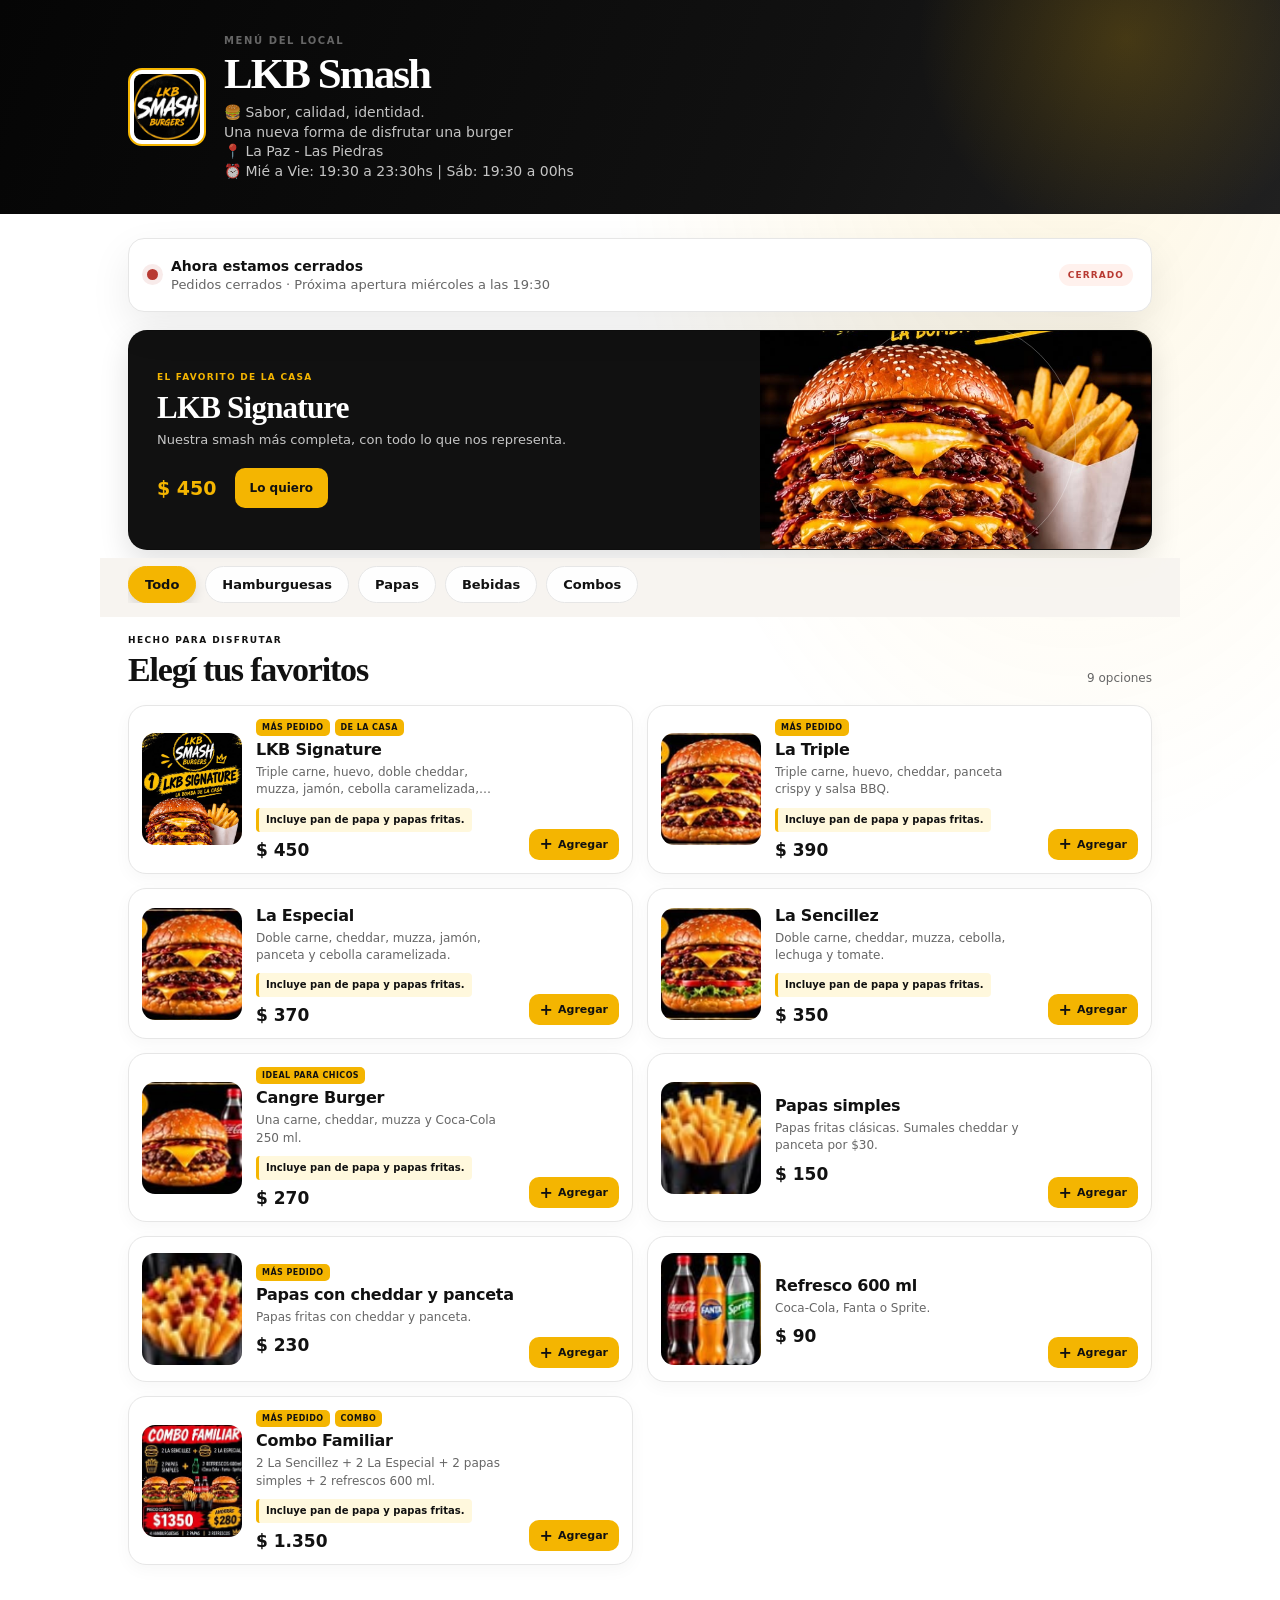
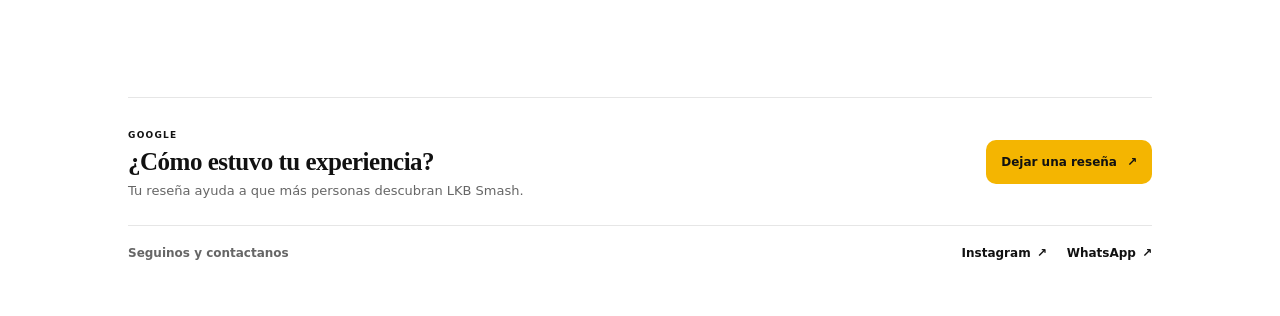
==== commit 27dbdb23: "fix" ====
--- a/index.html
+++ b/index.html
@@ -6,6 +6,14 @@
   <meta name="description" content="Explorá el menú, elegí tus favoritos y hacé tu pedido por WhatsApp.">
   <meta name="theme-color" content="#f4b501">
   <title>Menú digital · LKB Smash</title>
+  <meta property="og:type" content="website">
+  <meta property="og:title" content="LKB Smash · Menú digital">
+  <meta property="og:description" content="Explorá el menú de LKB Smash y hacé tu pedido por WhatsApp.">
+  <meta property="og:url" content="https://jrcwebdesign.github.io/menu-digital-mvp/">
+  <meta property="og:image" content="https://jrcwebdesign.github.io/menu-digital-mvp/assets/img/logo.jpg">
+  <meta property="og:image:alt" content="Logo de LKB Smash">
+  <meta name="twitter:card" content="summary_large_image">
+  <meta name="twitter:image" content="https://jrcwebdesign.github.io/menu-digital-mvp/assets/img/logo.jpg">
   <link rel="stylesheet" href="./css/styles.css">
 </head>
 <body>
--- a/css/styles.css
+++ b/css/styles.css
@@ -468,6 +468,8 @@
   margin: 7px 0 0;
   color: rgba(255, 255, 255, .76);
   font-size: 14px;
+  line-height: 1.4;
+  white-space: pre-line;
 }
 
 main {
@@ -1130,6 +1132,23 @@
   font-size: 13px;
 }
 
+.order-feedback {
+  margin: 14px 0 0;
+  padding: 12px 14px;
+  color: #7b211d;
+  background: #fff0ee;
+  border: 1px solid #edc5c1;
+  border-left: 4px solid var(--danger);
+  border-radius: 8px;
+  font-size: 13px;
+  line-height: 1.45;
+}
+
+[aria-invalid="true"] {
+  outline: 2px solid var(--danger);
+  outline-offset: 2px;
+}
+
 @media (max-width: 760px) {
   .menu-list {
     grid-template-columns: 1fr;
@@ -1167,7 +1186,8 @@
   }
 
   .brand-copy p {
-    font-size: 12px;
+    font-size: 11px;
+    line-height: 1.4;
   }
 
   .status {
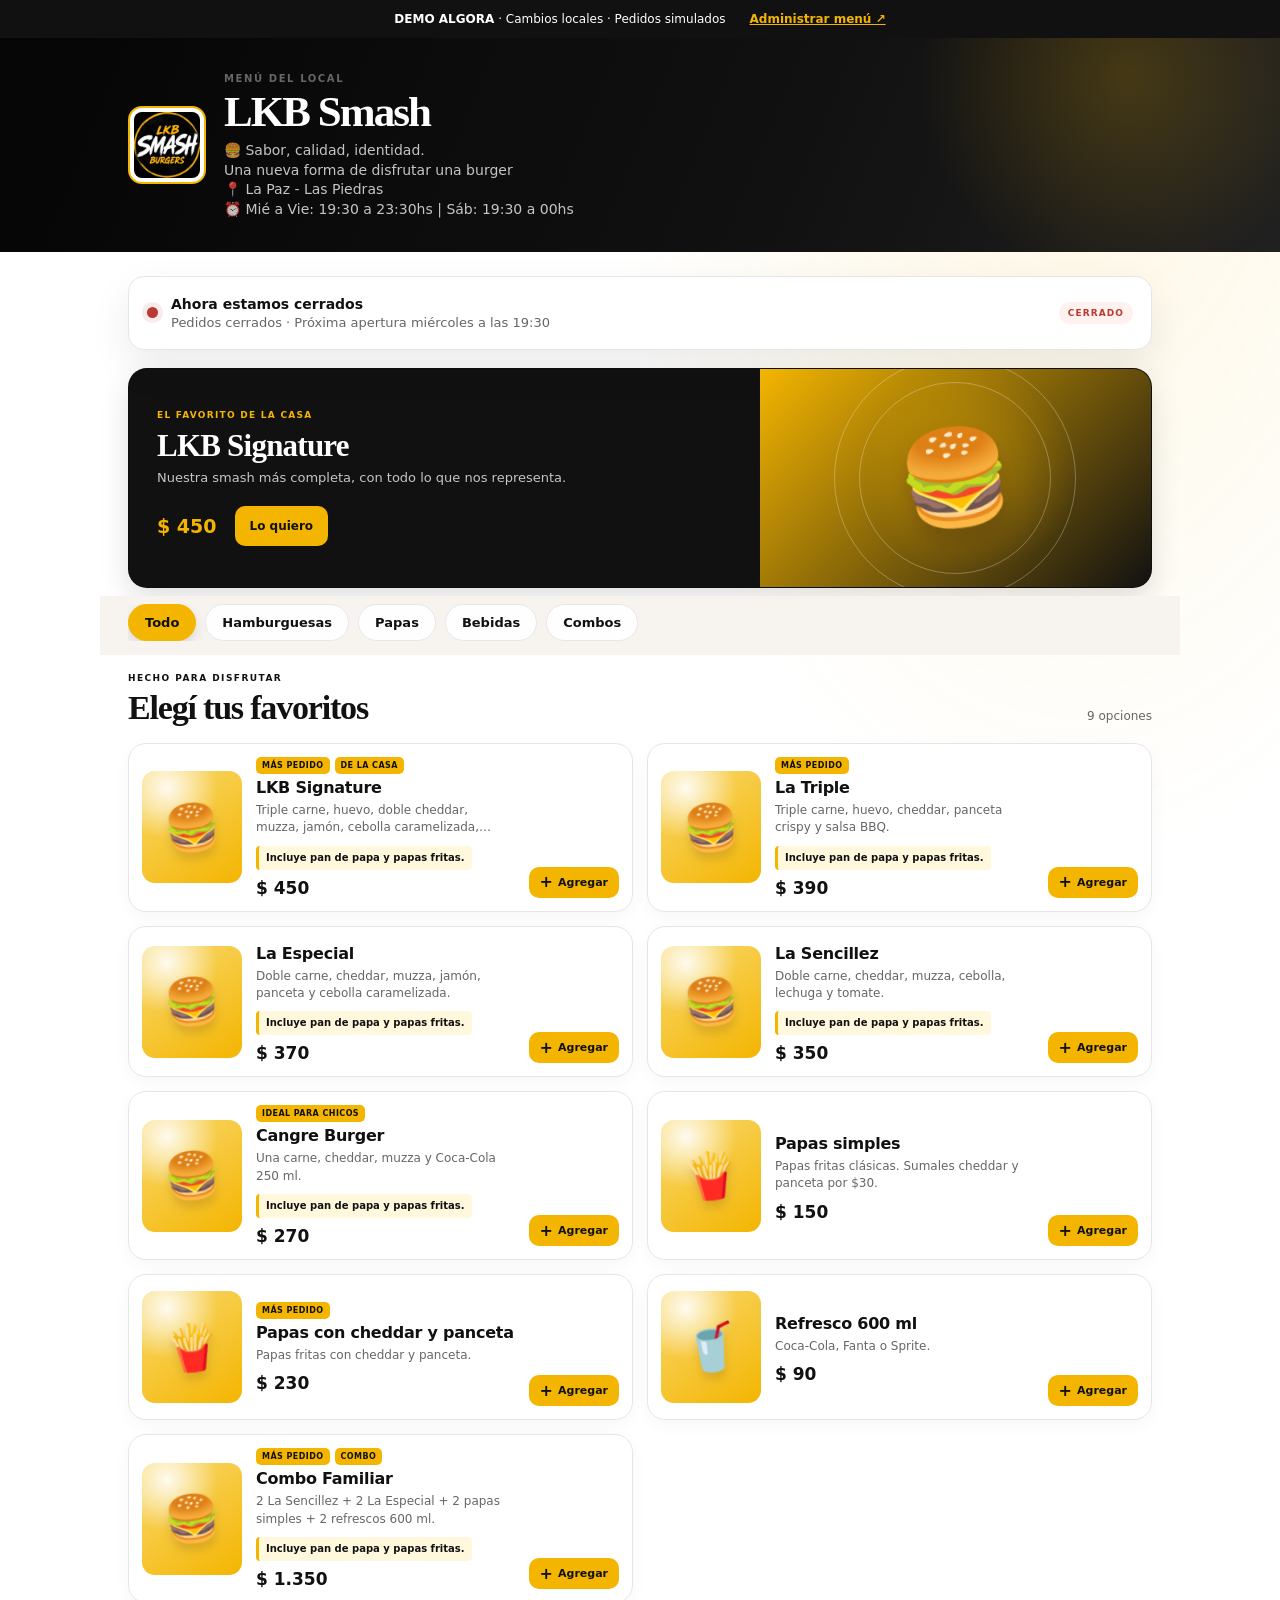
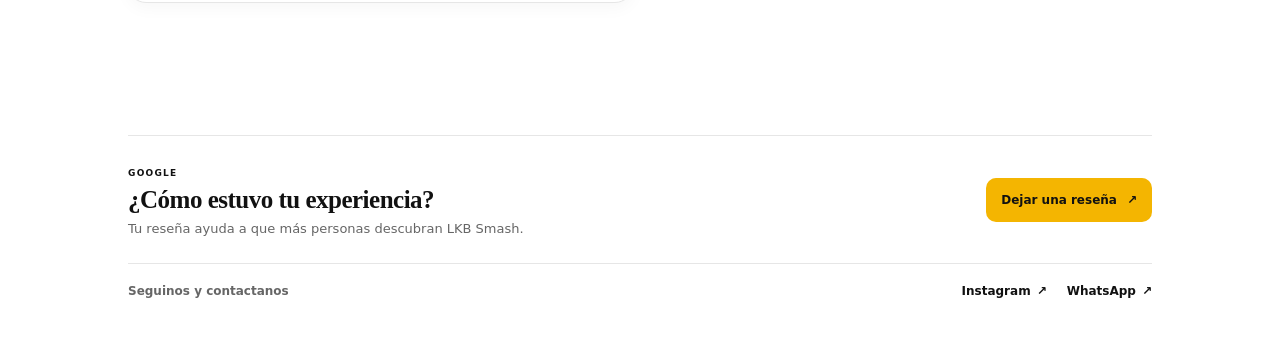
==== commit 609d4a33: "Add local admin demo styled for LKB Smash" ====
--- a/index.html
+++ b/index.html
@@ -3,26 +3,35 @@
 <head>
   <meta charset="UTF-8">
   <meta name="viewport" content="width=device-width, initial-scale=1.0">
-  <meta name="description" content="Explorá el menú, elegí tus favoritos y hacé tu pedido por WhatsApp.">
+  <meta name="description" content="Elegí tu smash favorita, sumale unas papas y armá tu pedido. Mandalo por WhatsApp y dejá el resto en nuestras manos.">
   <meta name="theme-color" content="#f4b501">
-  <title>Menú digital · LKB Smash</title>
+  <title>LKB Smash · Hacé tu pedido</title>
+  <meta property="og:site_name" content="LKB Smash">
+  <meta property="og:locale" content="es_UY">
   <meta property="og:type" content="website">
-  <meta property="og:title" content="LKB Smash · Menú digital">
-  <meta property="og:description" content="Explorá el menú de LKB Smash y hacé tu pedido por WhatsApp.">
-  <meta property="og:url" content="https://jrcwebdesign.github.io/menu-digital-mvp/">
-  <meta property="og:image" content="https://jrcwebdesign.github.io/menu-digital-mvp/assets/img/logo.jpg">
+  <meta property="og:title" content="🍔 LKB Smash · ¿Qué vas a comer hoy?">
+  <meta property="og:description" content="Elegí tu smash favorita, sumale unas papas y armá tu pedido. Mandalo por WhatsApp y dejá el resto en nuestras manos.">
+  <meta property="og:url" content="https://menu-digital-mvp.pages.dev/">
+  <meta property="og:image" content="https://menu-digital-mvp.pages.dev/assets/img/logo.jpg">
+  <meta property="og:image:type" content="image/jpeg">
   <meta property="og:image:alt" content="Logo de LKB Smash">
+  <meta name="twitter:title" content="🍔 LKB Smash · ¿Qué vas a comer hoy?">
+  <meta name="twitter:description" content="Elegí tu smash favorita, sumale unas papas y armá tu pedido. Mandalo por WhatsApp y dejá el resto en nuestras manos.">
   <meta name="twitter:card" content="summary_large_image">
-  <meta name="twitter:image" content="https://jrcwebdesign.github.io/menu-digital-mvp/assets/img/logo.jpg">
+  <meta name="twitter:image" content="https://menu-digital-mvp.pages.dev/assets/img/logo.jpg">
+  <link rel="icon" type="image/jpeg" href="./assets/img/logo.jpg">
+  <link rel="canonical" href="https://menu-digital-mvp.pages.dev/">
   <link rel="stylesheet" href="./css/styles.css">
 </head>
 <body>
+  <div class="demo-banner"><span><strong>DEMO ALGORA</strong> · Cambios locales · Pedidos simulados</span><a href="./admin.html">Administrar menú ↗</a></div>
   <div id="app">
     <header id="restaurant-header" aria-label="Información del local"></header>
 
     <main class="page-shell">
       <section id="restaurant-status" aria-live="polite"></section>
       <section id="featured-product" aria-label="Producto destacado"></section>
+      <section id="demo-promotion" class="demo-promotion" hidden></section>
       <section id="categories"></section>
       <section id="menu" aria-label="Menú del local"></section>
       <section id="google-reviews" aria-label="Dejá una reseña en Google"></section>
--- a/css/styles.css
+++ b/css/styles.css
@@ -1384,3 +1384,30 @@
     animation-iteration-count: 1 !important;
   }
 }
+
+/* Cantidades visibles en el menú y en la personalización. */
+.product-actions { align-self: end; display: grid; justify-items: center; gap: 6px; }
+.in-cart-label { color: var(--muted); font-size: 11px; }
+.menu-quantity { gap: 3px; }
+.menu-quantity span { min-width: 24px; text-align: center; font-weight: 750; }
+.menu-quantity button, .product-quantity-row button {
+  width: 44px; height: 44px; background: var(--accent); border: 0;
+}
+.customize-button {
+  padding: 5px 0; border: 0; background: transparent; color: #111;
+  font-size: 11px; text-decoration: underline; text-underline-offset: 3px;
+}
+.product-quantity-row {
+  display: flex; justify-content: space-between; align-items: center;
+  gap: 16px; margin-top: 22px;
+}
+.product-quantity-row .quantity span { min-width: 28px; text-align: center; }
+@media (max-width: 1050px) {
+  .product-card { grid-template-columns: 78px minmax(0, 1fr); }
+  .product-visual { grid-row: 1 / 3; width: 78px; }
+  .product-actions, .product-card > .add-button { grid-column: 2; justify-self: end; }
+  .product-card > .add-button { width: auto; height: 44px; padding: 9px 13px; }
+  .product-card > .add-button span:last-child { display: inline; }
+}
+
+.demo-banner{display:flex;justify-content:center;align-items:center;flex-wrap:wrap;gap:10px 24px;padding:12px 16px;background:#111111;color:white;font-size:12px}.demo-banner a{color:#f4b501;font-weight:700}.old-price{font-size:.8em;font-weight:400;color:#777;margin-right:5px}.demo-promotion{background:#fff9e8;border:1px solid #f4b501;border-radius:16px;padding:22px;margin:20px 0}.demo-promotion h2{margin:0 0 8px}.demo-promotion p{line-height:1.5}.demo-promotion .primary-button{max-width:240px}
